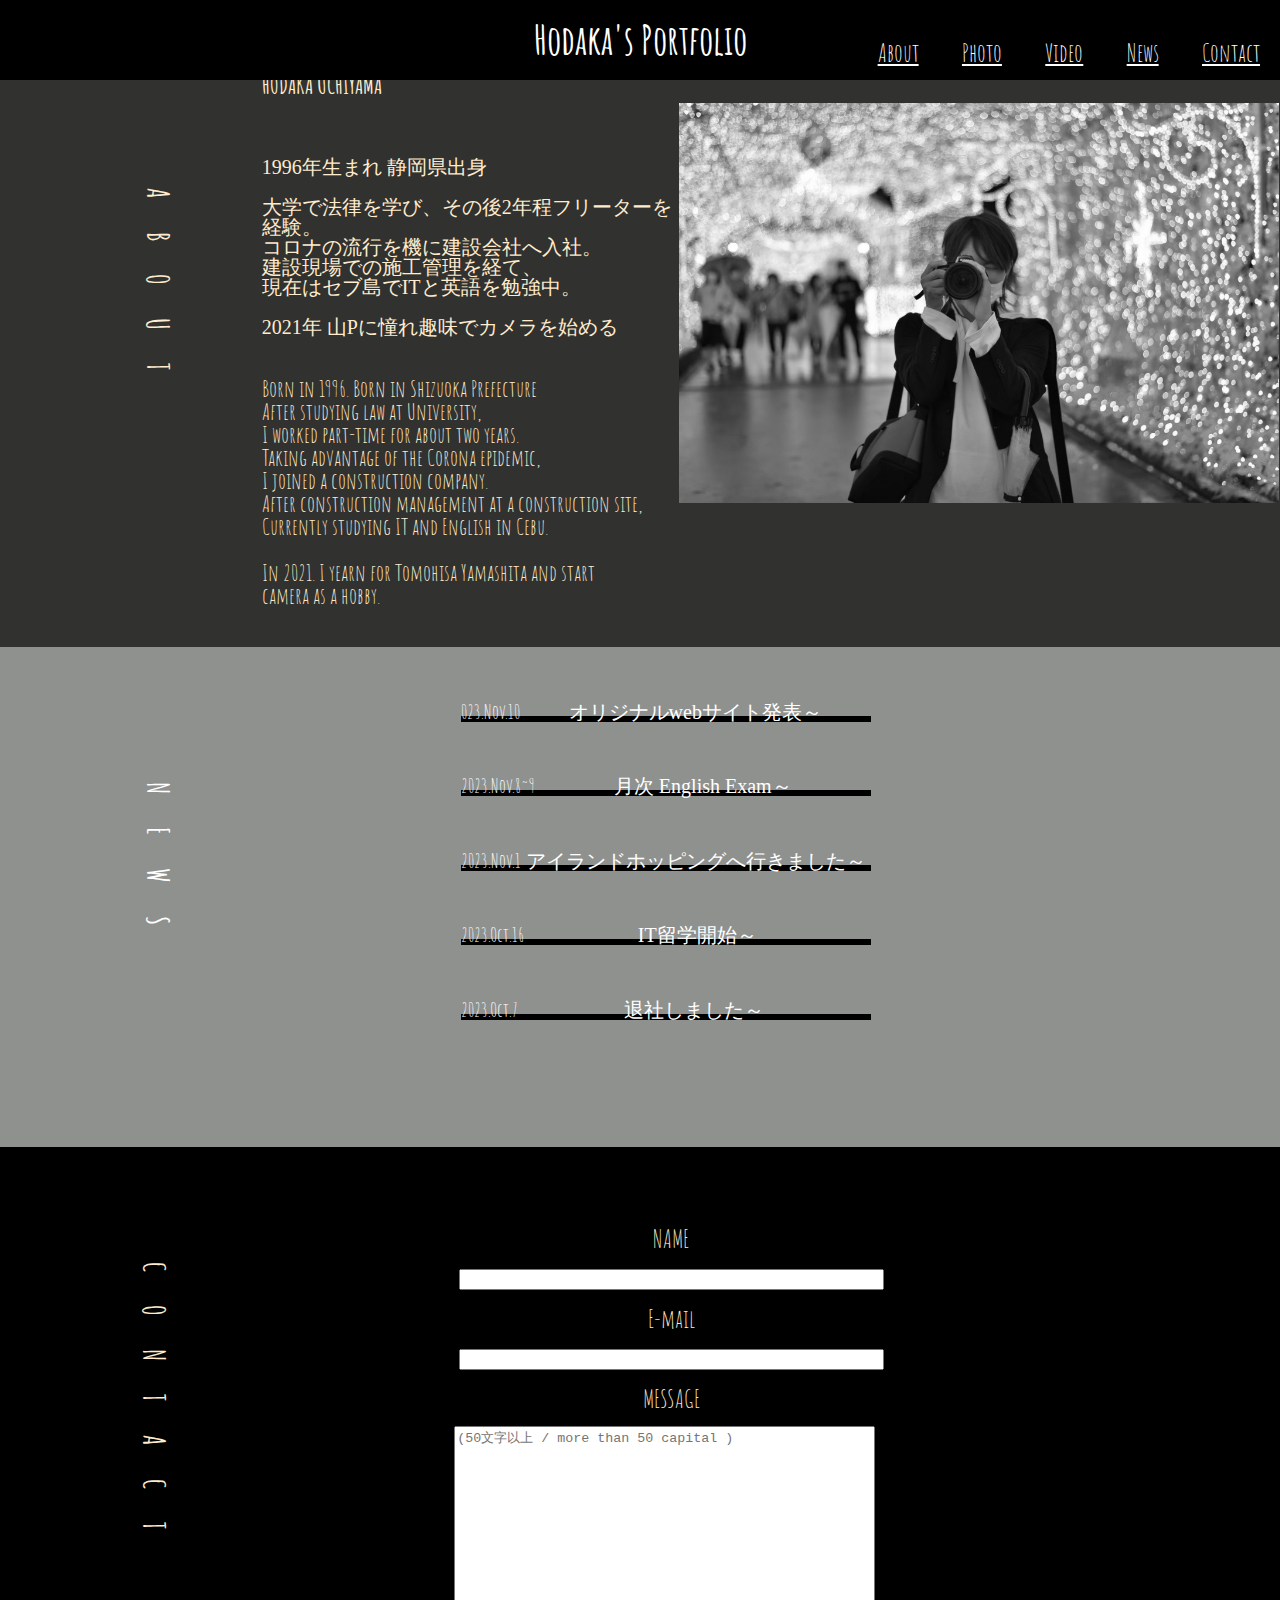
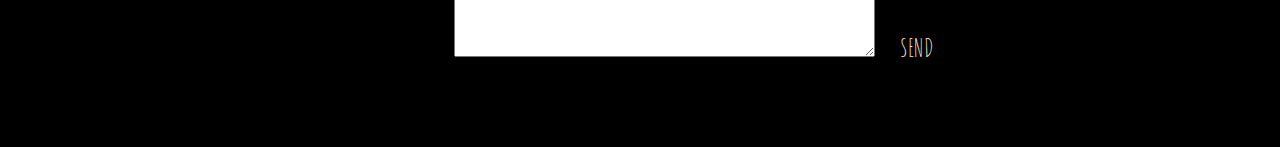
==== index.html @ c056d571 "Initial commit" ====
<!DOCTYPE html>
<html lang="ja">
<head>
    <meta charset="UTF-8">
    <meta name="viewport" content="width=device-width, initial-scale=1.0">
    <title>Hodaka's Portfolio</title>
    <link rel="stylesheet" href="./asset/css/reset.css">
    <link rel="stylesheet" href="./asset/css/style.css">
    <script src="https://ajax.googleapis.com/ajax/libs/jquery/3.7.1/jquery.min.js"></script>
    
</head>
<body>
    <header>
        <div class="header">
            <div class="header-left"></div>
            <div class="header-center">
                <h1>Hodaka's Portfolio</h1>
            </div>
            <div class="header-right">
                <ul class = "nav">
                    <li><a href="#about">About</a></li>
                    <li><a href="./portfolio.html">Photo</a></li>
                    <li><a href="./portfolio.html">Video</a></li>
                    <li><a href="#news">News</a></li>
                    <li><a href="#contact">Contact</a></li>
                </ul>
            </div>
            
        </div>
    </header>
    <main>
        <section class ="picture-slide">
            <img decoding="async" id="mypic" src="../img/yoru1.jpg" width="100%" height="100%">
            

            
        </section>
        <section id ="about">
            <div class="center-area">
                <div class="title-sec">
                    <div class="title-box">
                        <h2 class="title">
                            <span class>A</span><br>
                            <span class>B</span><br>
                            <span class>O</span><br>
                            <span class>U</span><br>
                            <span class>T</span><br>
                        </h2>
    
                    </div>
                </div>
                <div class="contents">
                    <div class="text-box">
                        <h2>HODAKA UCHIYAMA</h2>
                        <p class = "ja-description">
                            1996年生まれ 静岡県出身<br>
                            <br>
                            大学で法律を学び、その後2年程フリーターを経験。<br>
                            コロナの流行を機に建設会社へ入社。<br>
                            建設現場での施工管理を経て、<br>
                            現在はセブ島でITと英語を勉強中。<br>
                            <br>
                            2021年 山Pに憧れ趣味でカメラを始める<br>

                        </p>
                        <p class = "en-description">
                            Born in 1996. Born in Shizuoka Prefecture <br>

                            After studying law at University,<br>
                            I worked part-time for about two years.<br>
                            Taking advantage of the Corona epidemic,<br>
                            I joined a construction company.<br>
                            After construction management at a construction site,<br>
                            Currently studying IT and English in Cebu.<br>
                            <br>
                            In 2021. I yearn for Tomohisa Yamashita and start<br>
                            camera as a hobby.<br>

                        </p>
                    </div>
                    <div class="image-box">
                        <img src="./asset/img/me2.jpg"  alt="">
                    </div>
                </div>

            </div>
            
            
        </section>
        <section id="news">
            <div class="news-area">
                <div class="news-sec">
                    <div class="news-title-box">
                        <h2 class="news-title">
                            <span class>N</span><br>
                            <span class>E</span><br>
                            <span class>W</span><br>
                            <span class>S</span><br>
                        </h2>

                    </div>
                </div>
                <div class="news-article">
                    <ul>
                        <li class="news-item">
                            <p><span>023.Nov.10</span> オリジナルwebサイト発表～</p>
                        </li>
                        <li class="news-item">
                            <p><span>2023.Nov.8~9</span> 月次 English Exam～</p>
                        </li>
                        <li class="news-item">
                            <p><span>2023.Nov.1</span> アイランドホッピングへ行きました～</p>
                        </li>
                        <li class="news-item">
                            <p><span>2023.Oct.16</span> IT留学開始～</p>
                        </li>
                        <li class="news-item">
                            <p><span>2023.Oct.7</span> 退社しました～</p>
                        </li>
                        
                    </ul>

                </div>

            </div>

        </section>

            

        <section id = "contact">
            <div class="contact-area">
                <div class="contact-title">
                    <div class="contact-title-box">
                        <h2 class="contact-title">
                            <span class>C</span><br>
                            <span class>O</span><br>
                            <span class>N</span><br>
                            <span class>T</span><br>
                            <span class>A</span><br>
                            <span class>C</span><br>
                            <span class>T</span><br>
                        </h2>
    
                    </div>
                </div>
                <div class="contact-form">
                    <form method = "post" action="">
                        <div class="wrap_tb1">
                            <dl>
                                <dt>NAME</dt>
                                <dd>
                                    <input type="text" name="NAME"  size="50" value>
                                </dd>
                                <dt>E-mail</dt>
                                <dd>
                                    <input type="text" name="E-mail" size="50" value>
                                </dd>
                                <dt>MESSAGE</dt>
                                <div>
                                    <dd class = "text">
                                        <textarea name="MESSAGE"  cols="50" rows="15" placeholder="(50文字以上 / more than 50 capital )"></textarea>
                                        <button type="submit" name="submitConfirm" class="btn_send" >SEND</button>
                                    </dd>
                                    
                                </div>
                            </dl>
                        </div>
                        
                    </form>
                </div>






            </div>

        </section>
        
        
    </main>
    <footer>
        <div class="footer">


        </div>
    </footer>
    <script src="./asset/js/script.js"></script>
</body>
</html>
---- asset/css/style.css ----
@import url('https://fonts.googleapis.com/css2?family=Amatic+SC&display=swap');

.header{
    display: flex;
    flex-direction: row;
    justify-content: space-between;
    align-items: center;
    background-color: black;
    color: white;
    width:100%;
    height: 80px;
    font-family: 'Amatic SC', cursive;
    position: fixed;
}

.header-left{
    width:33%

}

.header-center{
    width: 34%;
}

.header-center > h1{
    text-align: center;
    font-size: 40px;

    
}

.header-right{
    width:33%;
    margin-top: 25px;
}

.nav{
    display: flex;
    flex-direction: row;
    justify-content: space-between;

}

.nav > li > a {
    padding-left: 20px;
    padding-right: 20px;
    font-size: 25px;
    align-items: flex-end;
    color: white;
}


.picture-slide{
    background-color: rgb(49, 49, 47);
    background-size: cover; 
    background-image: no-repeat;
    background-position: center ;
}

.center-area{
    display: flex;
    flex-direction: row;
    background-color: rgb(49, 49, 47);
    /* padding: 5% 10%; */

}

.title-sec{
    text-align: center;
    padding-top: 150px;
    padding-left: 10%;

    
}

.title > span{
    writing-mode: vertical-lr;
    text-orientation:sideways;
    font-size: 30px;
    margin-left: 0;
    padding: 15px;
    color: blanchedalmond;
    font-family: 'Amatic SC', cursive;
}

.contents{
    display: flex;
    flex-direction: row;
    width:100%;
}

.text-box{
    width: 50%;
    color:blanchedalmond;
}

.text-box > h2{
    text-align: left;
    font-size: 24px;
    padding-top: 50px;
    padding-bottom: 50px;
    padding-left: 15%;
    color:blanchedalmond;
    font-family: 'Amatic SC', cursive;
}

.text-box > p{
    padding: 10px 0;
    padding-left: 15%;
}

.ja-description{
    font-size: 20px;

}

.en-description{
    margin-top: 20px;
    color:blanchedalmond;
    font-family: 'Amatic SC', cursive;
    font-size: 23px;
    margin-bottom: 30px;
}
.image-box{
    width:40%;
    padding-right: 15%;
    
}
.image-box > img{
    height:400px;
    width:600px;
    padding-top:80px;
    padding-bottom: 80px;
}

@media screen and (max-width:780px) {

    .header{
        height:60px;
        position: static;
    }
    
    .header-center > h1{
        font-size: 15px;
    }

    .header-right{
        padding-right: 2%;
    }
    .nav > li > a {
        padding-left: 0;
        padding-right: 0;
        font-size: 10px;
        align-items: flex-end;
    }

    .center-area{
        flex-direction: column;
        align-items: center;
    }

    .title-sec{
        padding-top: 4%;
        padding-left: 0%;
    }


    .title {
        display: flex;
        flex-direction: row;
    }
    .title > span{
        writing-mode: horizontal-tb;

        
    }
    .contents{
        flex-direction: column-reverse;
    }
    .text-box{
        width: 100%;
    }
    
    .text-box > h2{
        padding-top: 5%;
        padding-bottom: 5%;
        font-size: 20px;
        padding-left: 10%;
    }
    
    .text-box > p{
        padding-left: 10%;
        padding-top:2%;
        padding-bottom: 2%;
    }
    .ja-description{
        font-size: 14px;
    
    }
    
    .en-description{
        margin-top: 2%;
        color:blanchedalmond;
        font-family: 'Amatic SC', cursive;
        font-size: 18px;
    }


    .image-box > img{
        width:100vw;
        height: 40vh;
        padding-top: 8%;
        padding-bottom: 8%;
    }
}
    


.news-area{
    height: 500px;
    width: 100%;
    background-color: rgb(143, 145, 143);
    display: flex;
}

.news-sec{
    padding-left: 10%;
    padding-top: 120px;
    text-align: center;
}

.news-title > span{
    writing-mode: vertical-rl;
    text-orientation: sideways;
    font-size: 30px;
    margin-left: 0;
    padding: 15px;
    color: white;
    font-family: 'Amatic SC', cursive;
}

.news-article{
    width: 100%;
    
}

.news-item{
    padding-top:5%;
    padding-left: 25%;
    
    

}

.news-item > p{
    width:50%;
    font-size: 20px;
    background:linear-gradient(transparent 70%, black 0%);
    text-align: center;
    color: white;
}

p > span{
    float: left;
    font-size: 20px;
    color: white;
    font-family: 'Amatic SC', cursive;
    
}


.contact-area{
    height: 600px;
    background-color: black;
    display: flex;
    color:white;
    
}

.contact-title{
    padding-left: 10%;
    padding-top: 50px;
    text-align: center;
}

.contact-title > span{
    writing-mode: vertical-rl;
    text-orientation: sideways;
    font-size: 30px;
    margin-left: 0;
    padding: 15px;
    color: blanchedalmond;
    font-family: 'Amatic SC', cursive;
    padding-left: 15%;
}

.contact-form{
    width: 100%;
    text-align: center;
    justify-content: center;
    padding-top: 5%;
    color: blanchedalmond;
    font-family: 'Amatic SC', cursive;
    font-size:25px;
}



dd{
    margin-top: 15px;
    padding-right: 10%;
}
dt{
    margin-top: 15px;
    padding-right: 10%;
}

.text{
    padding-left:6%; 
} 

.btn_send{
    font-family: 'Amatic SC', cursive;
    color: blanchedalmond;
    font-size:25px;
    border: none;
    background: transparent;
    width: 3em;
    height: 3em;
}
.ex{
    font-size: 10px;
    text-align: center;
    padding-left:6%; 
    padding-right: 10%;
}

@media screen and (max-width:780px){
    
    .news-area{
        height: auto;
        flex-direction: column;
        
    }

    .news-sec{
        padding-top:5%;
        padding-bottom: 5%;
        padding-left: 0;
        padding-right: 0;
    }


    .news-title{
        width: 100%;
        display: flex;
        flex-direction: row;
        padding-left: 30%;
        padding-right: 30%;
    }


    .news-title > span {
        writing-mode: horizontal-tb; 
        position: relative;

    }


    .news-article{
        width: 100%;

        
    }
    
    .news-item{
        padding-top:8%;
        padding-left: 5%;
        padding-right: 5%;
        padding-bottom: 8%;
        
    }
    
    .news-item > p{
        width:100%;
        font-size: 15px;
        background:linear-gradient(transparent 70%, black 0%);
        text-align: center;
        color: white;

    }
    
    p > span{
        float: left;
        font-size: 15px;
        color: white;
        font-family: 'Amatic SC', cursive;
        
    }

    .contact-area{
        height: auto;
        flex-direction: column;
    }
    
    .contact-title{
        padding-left: 3%;
        padding-right: 3%;
        padding-top: 5%;
        text-align: center;
        display: flex;
        flex-direction: row;

    }
    
    .contact-title > span{
        writing-mode:horizontal-tb;
    }
    .contact-form{
        width: 100%;
        font-size:20px;

    }
    dd{
        margin-top: 15px;
        padding-right: 0;
    }
    dt{
        margin-top: 15px;
        padding-right: 0;
    }

    input{
        width: 25em;
        max-width: 100%;

    }

    
    .text{
        padding-left:0%; 
    } 
    .btn_send{
        font-family: 'Amatic SC', cursive;
        color: blanchedalmond;
        font-size:25px;
        border: none;
        background: transparent;
        width: 3em;
        height: 3em;
    }
    .ex{
        font-size: 10px;
        text-align: center;
    }
    

}
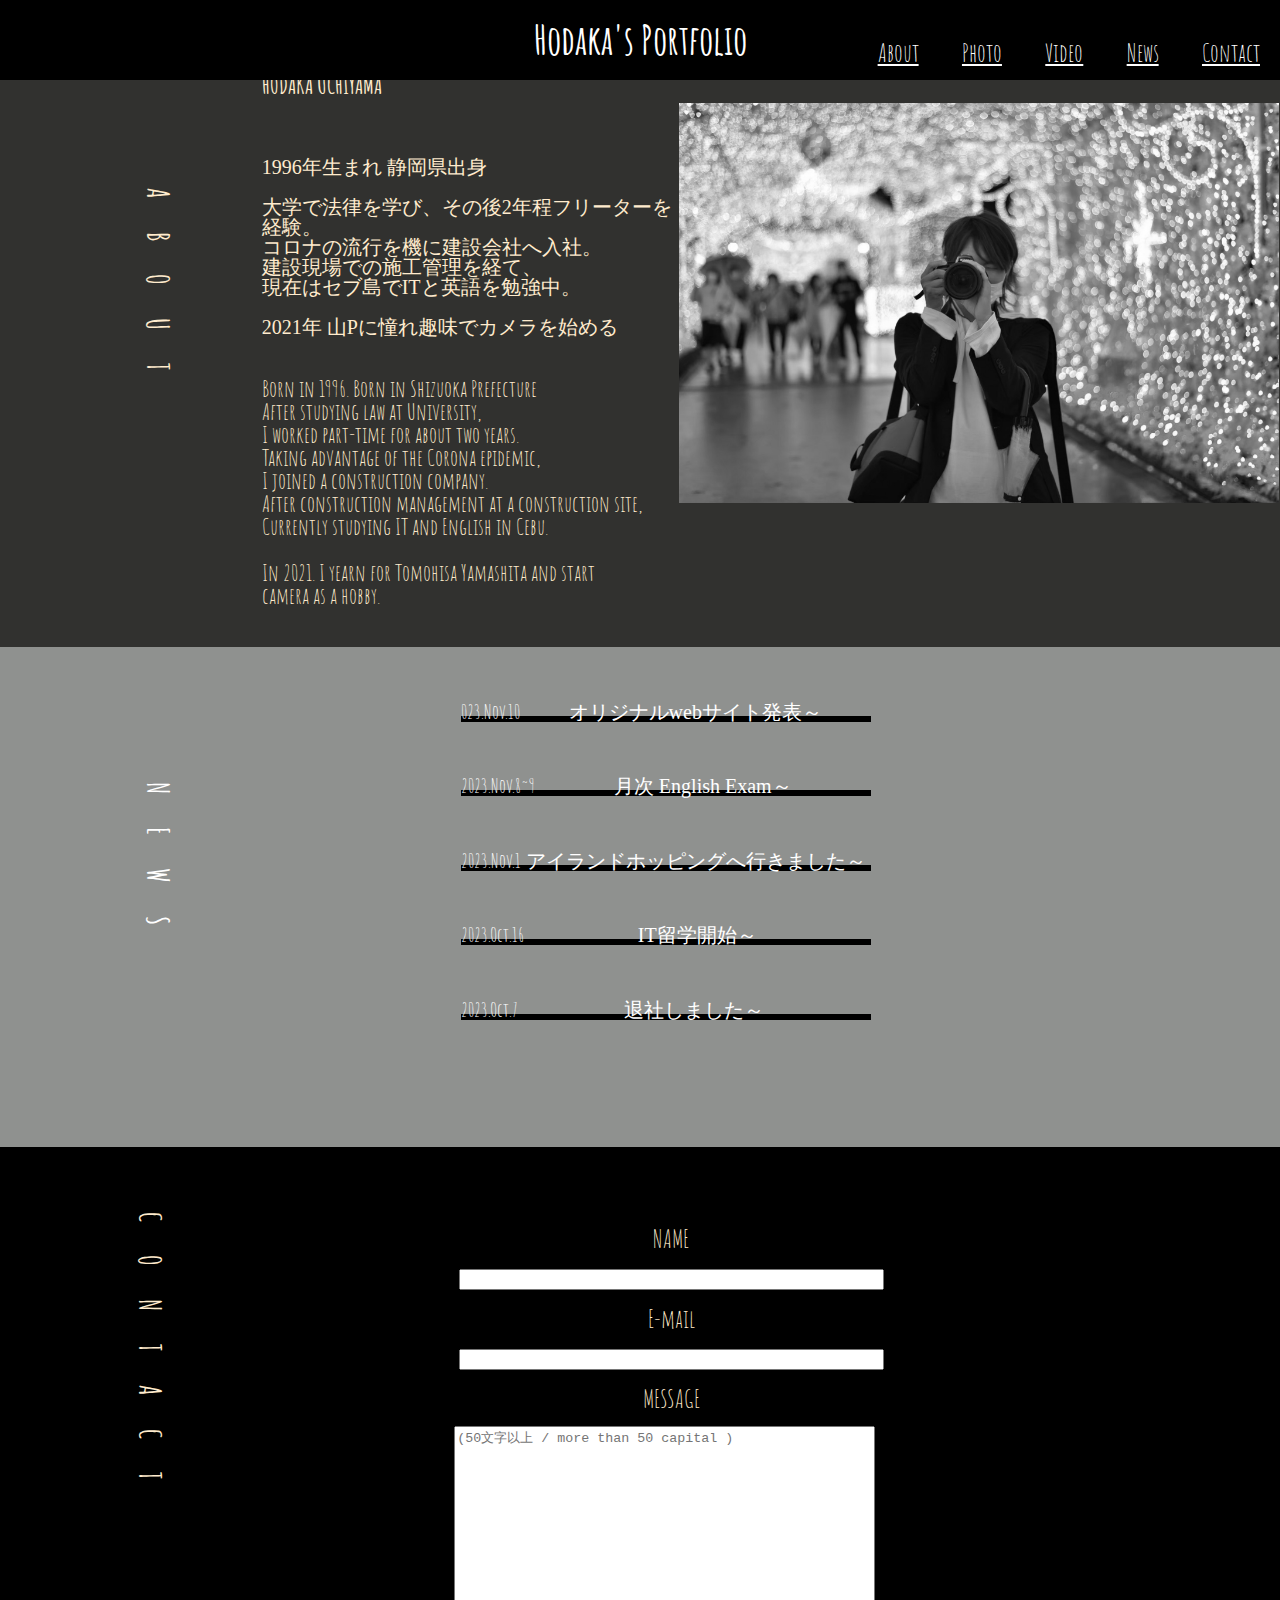
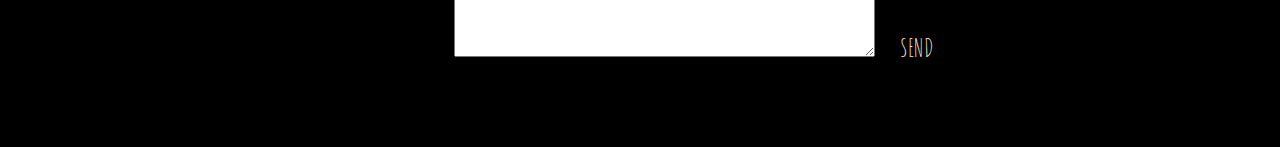
==== commit b995db75: "レスポンシブ　編集" ====
--- a/index.html
+++ b/index.html
@@ -130,7 +130,7 @@
 
         <section id = "contact">
             <div class="contact-area">
-                <div class="contact-title">
+                <div class="contact-sec">
                     <div class="contact-title-box">
                         <h2 class="contact-title">
                             <span class>C</span><br>
--- a/asset/css/style.css
+++ b/asset/css/style.css
@@ -136,6 +136,7 @@
 @media screen and (max-width:780px) {
 
     .header{
+        width: 100%;
         height:60px;
         position: static;
     }
@@ -155,6 +156,7 @@
     }
 
     .center-area{
+        width: 100%;
         flex-direction: column;
         align-items: center;
     }
@@ -208,7 +210,7 @@
 
     .image-box > img{
         width:100vw;
-        height: 40vh;
+        height: 35vh;
         padding-top: 8%;
         padding-bottom: 8%;
     }
@@ -277,7 +279,7 @@
     
 }
 
-.contact-title{
+.contact-sec{
     padding-left: 10%;
     padding-top: 50px;
     text-align: center;
@@ -338,6 +340,7 @@
 @media screen and (max-width:780px){
     
     .news-area{
+        width: 100%;
         height: auto;
         flex-direction: column;
         
@@ -399,22 +402,23 @@
     }
 
     .contact-area{
+        width: 100%;
         height: auto;
         flex-direction: column;
     }
     
     .contact-title{
-        padding-left: 3%;
-        padding-right: 3%;
-        padding-top: 5%;
+        width:100%;
         text-align: center;
         display: flex;
         flex-direction: row;
-
+        padding-left: 20%;
     }
     
     .contact-title > span{
         writing-mode:horizontal-tb;
+        padding: 15px;
+        padding-left: 0;
     }
     .contact-form{
         width: 100%;
@@ -423,23 +427,32 @@
     }
     dd{
         margin-top: 15px;
-        padding-right: 0;
+        padding-right: 0px;
     }
     dt{
         margin-top: 15px;
-        padding-right: 0;
+        padding-right: 0px;
+    }
+
+    input[type="text"]{
+        width:80vw;
+        box-sizing: border-box;
     }
 
     input{
         width: 25em;
         max-width: 100%;
-
     }
 
     
     .text{
         padding-left:0%; 
     } 
+
+    textarea{
+        width:80vw;
+        box-sizing: border-box;
+    }
     .btn_send{
         font-family: 'Amatic SC', cursive;
         color: blanchedalmond;
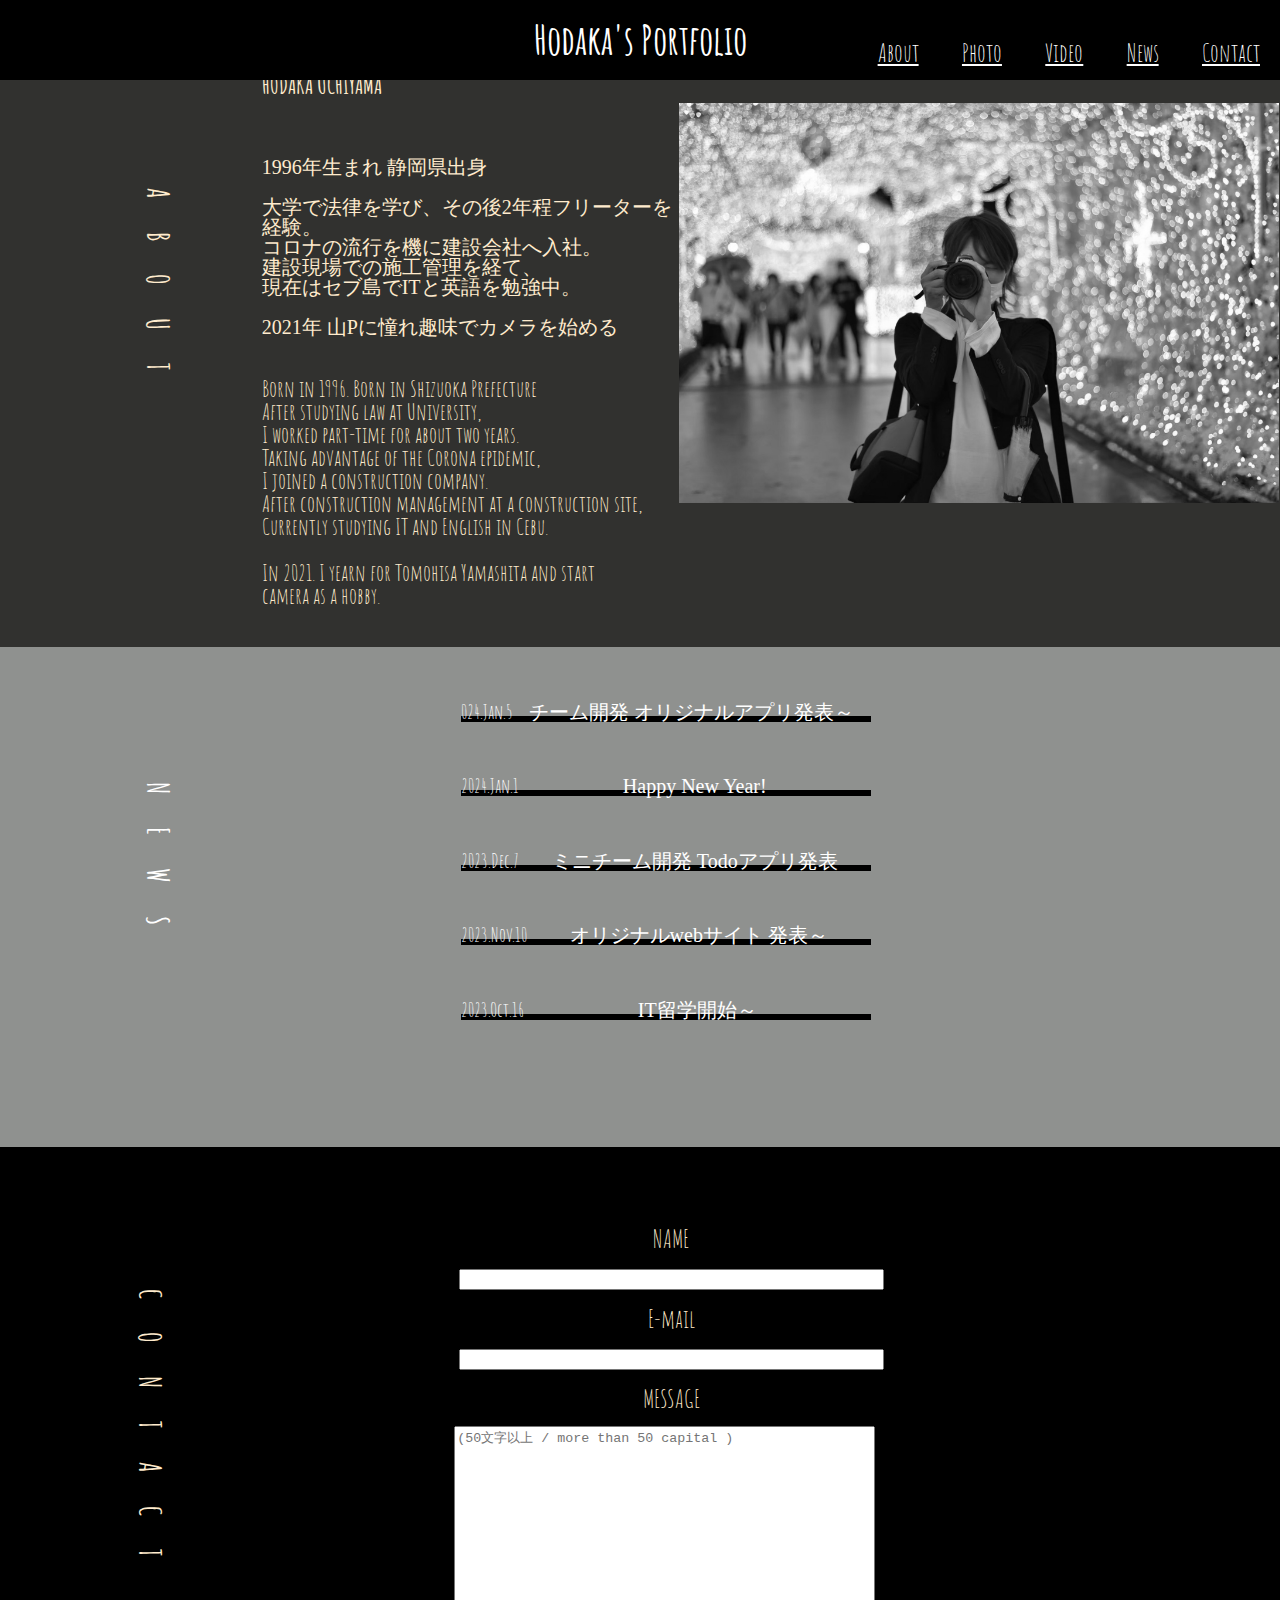
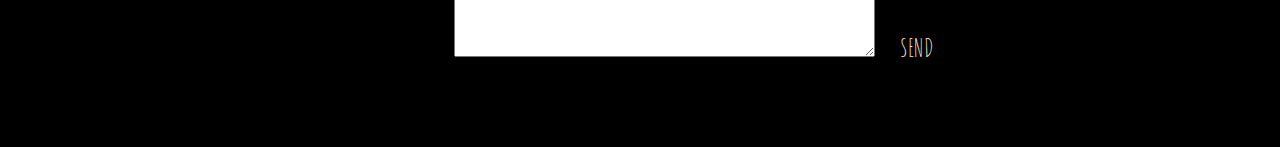
==== commit 2b867820: "編集" ====
--- a/index.html
+++ b/index.html
@@ -103,19 +103,19 @@
                 <div class="news-article">
                     <ul>
                         <li class="news-item">
-                            <p><span>023.Nov.10</span> オリジナルwebサイト発表～</p>
+                            <p><span>024.Jan.5</span> チーム開発 オリジナルアプリ発表～</p>
                         </li>
                         <li class="news-item">
-                            <p><span>2023.Nov.8~9</span> 月次 English Exam～</p>
+                            <p><span>2024.Jan.1</span> Happy New Year!</p>
                         </li>
                         <li class="news-item">
-                            <p><span>2023.Nov.1</span> アイランドホッピングへ行きました～</p>
+                            <p><span>2023.Dec.7</span> ミニチーム開発 Todoアプリ発表</p>
+                        </li>
+                        <li class="news-item">
+                            <p><span>2023.Nov.10</span> オリジナルwebサイト 発表～</p>
                         </li>
                         <li class="news-item">
                             <p><span>2023.Oct.16</span> IT留学開始～</p>
-                        </li>
-                        <li class="news-item">
-                            <p><span>2023.Oct.7</span> 退社しました～</p>
                         </li>
                         
                     </ul>
--- a/asset/css/style.css
+++ b/asset/css/style.css
@@ -139,6 +139,7 @@
         width: 100%;
         height:60px;
         position: static;
+        /* position: fixed; */
     }
     
     .header-center > h1{
@@ -281,8 +282,12 @@
 
 .contact-sec{
     padding-left: 10%;
-    padding-top: 50px;
-    text-align: center;
+    padding-top: 8%;
+    text-align: center;
+}
+
+.contact-title-box{
+    padding-top: 25px;
 }
 
 .contact-title > span{
@@ -354,18 +359,23 @@
     }
 
 
+    .news-title-box{
+        padding-left: 25%;
+        
+    }
     .news-title{
         width: 100%;
         display: flex;
         flex-direction: row;
-        padding-left: 30%;
-        padding-right: 30%;
+        /* padding-left: 30%;
+        padding-right: 30%; */
     }
 
 
     .news-title > span {
         writing-mode: horizontal-tb; 
         position: relative;
+        padding-left: 25px;
 
     }
 
@@ -406,19 +416,30 @@
         height: auto;
         flex-direction: column;
     }
+
+    .contact-sec{
+        width: 100%;
+        padding-left: 0%;
+    }
+
+    .contact-title-box{
+        padding-left: 20%;
+        
+        
+    }
     
     .contact-title{
         width:100%;
         text-align: center;
         display: flex;
         flex-direction: row;
-        padding-left: 20%;
+        /* padding-left: 20%; */
     }
     
     .contact-title > span{
         writing-mode:horizontal-tb;
         padding: 15px;
-        padding-left: 0;
+        padding-left: 10px;
     }
     .contact-form{
         width: 100%;
@@ -439,12 +460,6 @@
         box-sizing: border-box;
     }
 
-    input{
-        width: 25em;
-        max-width: 100%;
-    }
-
-    
     .text{
         padding-left:0%; 
     } 
